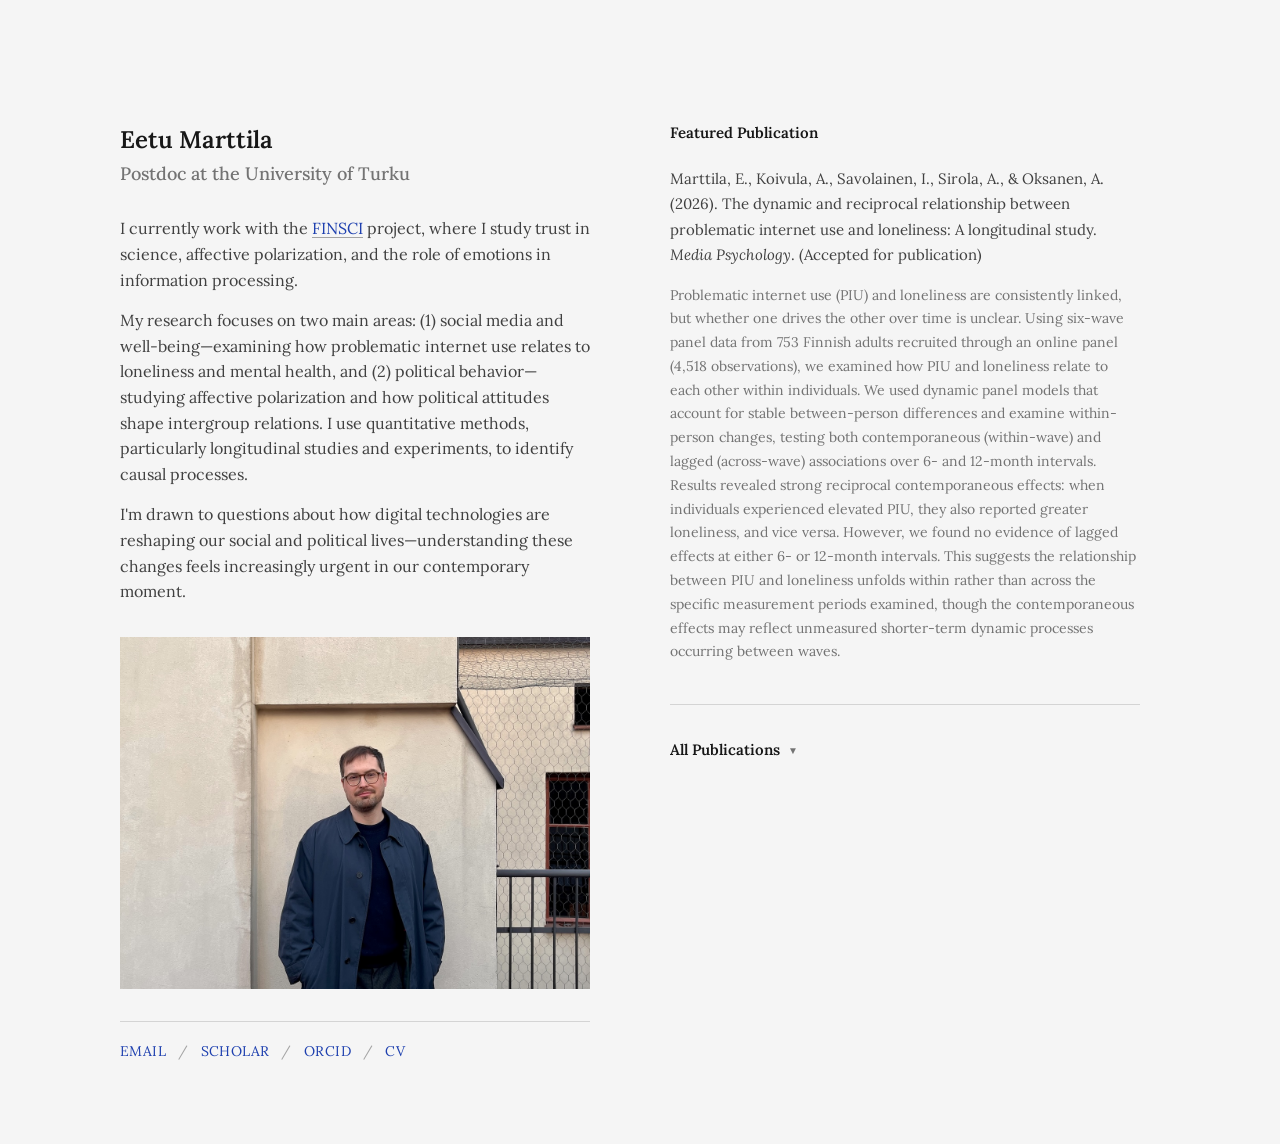
==== index.html @ fea8957a "Initial commit" ====
<!doctype html>
<html lang="en">
<head>
  <meta charset="utf-8" />
  <meta name="viewport" content="width=device-width, initial-scale=1" />
  <title>Eetu Marttila</title>
  <link rel="stylesheet" href="assets/style.css" />
</head>
<body>
  <div class="container">
    <div class="two-column">
      <div class="left-column">
        <h1>Eetu Marttila</h1>
        <p class="subtitle">Postdoc at the University of Turku</p>

        <p>I currently work with the <a href="https://www.finsci.fi/en">FINSCI</a> project, where I study trust in science, affective polarization, and the role of emotions in information processing.</p>

        <p>My research focuses on two main areas: (1) social media and well-being—examining how problematic internet use relates to loneliness and mental health, and (2) political behavior—studying affective polarization and how political attitudes shape intergroup relations. I use quantitative methods, particularly longitudinal studies and experiments, to identify causal processes.</p>

        <p>I'm drawn to questions about how digital technologies are reshaping our social and political lives—understanding these changes feels increasingly urgent in our contemporary moment.</p>

        <div class="photo">
          <img src="assets/headshot.jpeg" alt="Eetu Marttila" />
        </div>
        <hr class="divider" />
        <div class="contact">
          <a href="mailto:eesama@utu.fi">Email</a>
          <span>/</span>
          <a href="https://scholar.google.com/citations?user=c2t4wvsAAAAJ" target="_blank">Scholar</a>
          <span>/</span>
          <a href="https://orcid.org/0000-0001-9119-7790" target="_blank">ORCID</a>
          <span>/</span>
          <a href="cv/cv.pdf">CV</a>
        </div>
      </div>

      <div class="right-column">
        <div class="recent-pub">
          <h2>Featured Publication</h2>
          <p class="pub-reference">Marttila, E., Koivula, A., Savolainen, I., Sirola, A., & Oksanen, A. (2026). The dynamic and reciprocal relationship between problematic internet use and loneliness: A longitudinal study. <em>Media Psychology</em>. (Accepted for publication)</p>
          <p class="pub-abstract">Problematic internet use (PIU) and loneliness are consistently linked, but whether one drives the other over time is unclear. Using six-wave panel data from 753 Finnish adults recruited through an online panel (4,518 observations), we examined how PIU and loneliness relate to each other within individuals. We used dynamic panel models that account for stable between-person differences and examine within-person changes, testing both contemporaneous (within-wave) and lagged (across-wave) associations over 6- and 12-month intervals. Results revealed strong reciprocal contemporaneous effects: when individuals experienced elevated PIU, they also reported greater loneliness, and vice versa. However, we found no evidence of lagged effects at either 6- or 12-month intervals. This suggests the relationship between PIU and loneliness unfolds within rather than across the specific measurement periods examined, though the contemporaneous effects may reflect unmeasured shorter-term dynamic processes occurring between waves.</p>
        </div>
        <hr class="divider" />
        <details class="publications">
          <summary>All Publications</summary>

          <div class="publications-content">
            <h3>Peer-reviewed Articles</h3>
          <ul>
            <li>Marttila, E., Koivula, A., Savolainen, I., Sirola, A., & Oksanen, A. (2026). The Dynamic and Reciprocal Relationship Between Problematic Internet Use and Loneliness: A Longitudinal Study. <em>Media Psychology</em>. (Accepted for publication)</li>
            <li>Marttila, E., & Koivula, A. (2024). Framing, emotions, and morality: Understanding media influence on moral attitudes towards the unvaccinated during COVID-19. <em>The Social Science Journal</em>, 62(2), 478-493. <a href="https://doi.org/10.1080/03623319.2024.2441897" target="_blank">DOI</a></li>
            <li>Koivula, A., Marttila, E., & Koiranen, I. (2024). Media framing and trust: A randomized survey experiment on attitudes towards the unvaccinated during the COVID-19 pandemic. <em>Social Sciences & Humanities Open</em>, 10, 101157. <a href="https://doi.org/10.1016/j.ssaho.2024.101157" target="_blank">DOI</a></li>
            <li>Koivula, A., Räsänen, P., Marttila, E., Sedgwick, D., & Hawdon, J. (2023). COVID-19 compliance and media consumption: A longitudinal study of Finland and the US during the first year of COVID-19. <em>Journal of Broadcasting & Electronic Media</em>, 67(4), 530-552. <a href="https://doi.org/10.1080/08838151.2023.2226276" target="_blank">DOI</a></li>
            <li>Marttila, E., Koivula, A., & Räsänen, P. (2021a). Cybercrime victimization and problematic social media use: Findings from a nationally representative panel study. <em>American Journal of Criminal Justice</em>, 46(6), 862-881. <a href="https://doi.org/10.1007/s12103-021-09665-2" target="_blank">DOI</a></li>
            <li>Marttila, E., Koivula, A., & Räsänen, P. (2021b). Does excessive social media use decrease subjective well-being? A longitudinal analysis of the relationship between problematic use, loneliness and life satisfaction. <em>Telematics and Informatics</em>, 59, 101556. <a href="https://doi.org/10.1016/j.tele.2020.101556" target="_blank">DOI</a></li>
            <li>Kemppainen, L., Koskinen, V., Bergroth, H., Marttila, E., & Kemppainen, T. (2021). Health and wellness–related travel: A scoping study of the literature in 2010-2018. <em>SAGE Open</em>, 11(2). <a href="https://doi.org/10.1177/21582440211013792" target="_blank">DOI</a></li>
          </ul>

          <h3>Book Chapters</h3>
          <ul>
            <li>Koivula, A., Marttila, E., & Räsänen, P. (2024). Trust in experts according to media consumption and government satisfaction in the United States and Finland. In <em>Perceptions of a Pandemic: A Cross-Continental Comparison of Citizen Perceptions, Attitudes, and Behaviors During Covid-19</em> (pp. 65-83). Emerald Publishing Limited.</li>
            <li>Marttila, E. (2021). Yksinäisyys Suomessa koronaviruspandemian aikana. In A. Koivula, P. Räsänen, N. Salminen, E. Marttila, & I. Koiranen (Eds.), <em>Digiajan ensimmäinen pandemia</em>. Turun yliopisto.</li>
          </ul>
          </div>
        </details>
      </div>
    </div>
  </div>
</body>
</html>
---- assets/style.css ----
@import url('https://fonts.googleapis.com/css2?family=Lora:wght@400;600&display=swap');

:root {
  --color-text: #404040;
  --color-text-bright: #171717;
  --color-text-dim: #737373;
  --color-bg: #f5f5f5;
  --color-link: #1e40af;
}

* { box-sizing: border-box; margin: 0; padding: 0; }

body {
  font-family: 'Lora', Georgia, serif;
  font-size: 16px;
  line-height: 1.7;
  color: var(--color-text);
  background: var(--color-bg);
  font-weight: 400;
}

.container {
  max-width: 1100px;
  margin: 0 auto 0 80px;
  padding: 120px 40px 80px 40px;
}

.two-column {
  display: grid;
  grid-template-columns: 1fr 1fr;
  gap: 80px;
  align-items: start;
}

.left-column h1 {
  font-size: 24px;
  font-weight: 600;
  line-height: 1.7;
  margin-bottom: 2px;
  color: var(--color-text-bright);
  letter-spacing: 0;
}

.left-column .subtitle {
  font-size: 18px;
  color: var(--color-text-dim);
  margin-bottom: 32px;
  font-weight: 500;
  line-height: 1.2;
}

.left-column p {
  margin-bottom: 15px;
  line-height: 1.6;
  font-weight: 400;
  color: var(--color-text);
  font-size: 16px;
}

.left-column a {
  color: var(--color-link);
  text-decoration: underline;
  text-decoration-color: #a3a3a3;
  text-underline-offset: 3px;
}

.left-column a:hover {
  text-decoration-color: var(--color-link);
}

.photo {
  margin-top: 32px;
  margin-bottom: 32px;
}

.photo img {
  width: 100%;
  height: auto;
  display: block;
}

.divider {
  border: none;
  border-top: 1px solid #d4d4d4;
  margin: 12px 0;
}

.contact {
  margin-top: 18px;
  font-size: 14px;
  letter-spacing: 0.03em;
  text-transform: uppercase;
  display: flex;
  flex-wrap: wrap;
  gap: 12px;
  color: var(--color-text-dim);
}

.contact a {
  color: var(--color-link);
  text-decoration: none;
  transition: color 0.2s;
}

.contact a:hover {
  color: var(--color-text-bright);
}

.contact span {
  color: #a3a3a3;
}

.recent-pub {
  margin-bottom: 40px;
}

.recent-pub h2 {
  font-size: 15px;
  font-weight: 600;
  margin-bottom: 20px;
  color: var(--color-text-bright);
  letter-spacing: 0;
}

.pub-reference {
  font-size: 15px;
  line-height: 1.7;
  color: var(--color-text);
  margin-bottom: 16px;
}

.pub-reference em {
  font-style: italic;
}

.pub-abstract {
  font-size: 14px;
  line-height: 1.7;
  color: var(--color-text-dim);
}

.publications {
  padding-top: 20px;
}

.publications summary {
  font-size: 15px;
  font-weight: 600;
  margin-bottom: 32px;
  color: var(--color-text-bright);
  letter-spacing: 0;
  cursor: pointer;
  list-style: none;
  user-select: none;
  display: flex;
  align-items: center;
  gap: 8px;
}

.publications summary::-webkit-details-marker {
  display: none;
}

.publications summary::after {
  content: '▼';
  font-size: 10px;
  transition: transform 0.2s;
  color: var(--color-text-dim);
}

.publications[open] summary::after {
  transform: rotate(180deg);
}

.publications summary:hover {
  color: var(--color-link);
}

.publications-content {
  margin-top: 32px;
}

.publications h3 {
  font-size: 13px;
  font-weight: 600;
  text-transform: uppercase;
  margin-top: 32px;
  margin-bottom: 16px;
  color: var(--color-text-bright);
  letter-spacing: 0;
}

.publications h3:first-of-type {
  margin-top: 0;
}

.publications ul {
  list-style: none;
  padding: 0;
}

.publications ul li {
  margin-bottom: 16px;
  line-height: 1.7;
  color: var(--color-text);
  font-size: 15px;
}

.publications a {
  color: var(--color-link);
  text-decoration: underline;
  text-decoration-color: #a3a3a3;
  text-underline-offset: 3px;
}

.publications a:hover {
  text-decoration-color: var(--color-link);
}

@media (max-width: 968px) {
  .two-column {
    grid-template-columns: 1fr;
    gap: 40px;
  }

  .container {
    margin: 0 auto;
    padding: 60px 28px;
  }
}
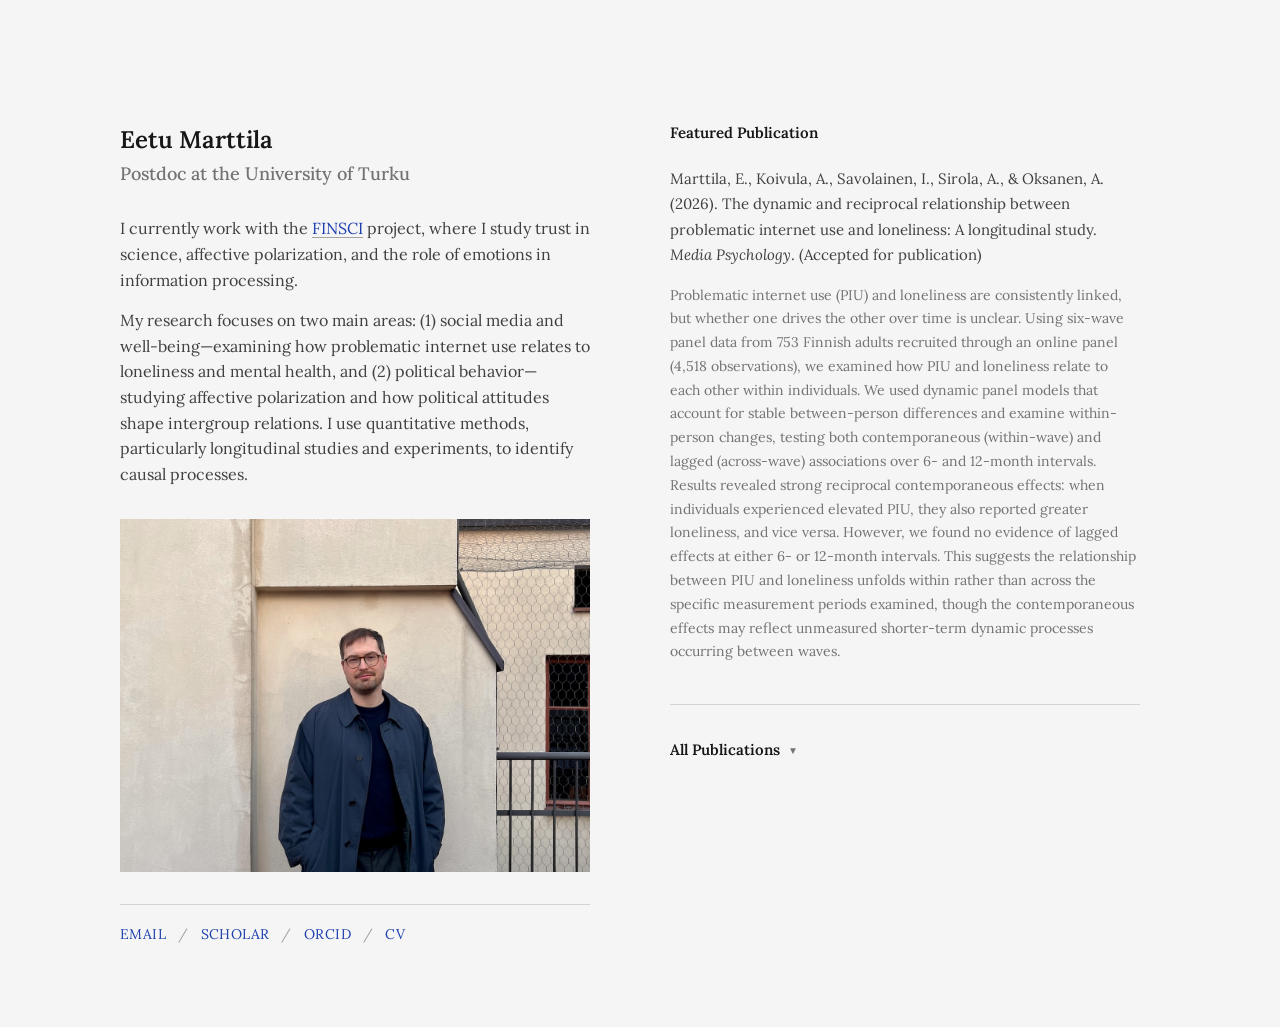
==== commit 63519e10: "Update index.html" ====
--- a/index.html
+++ b/index.html
@@ -16,8 +16,6 @@
         <p>I currently work with the <a href="https://www.finsci.fi/en">FINSCI</a> project, where I study trust in science, affective polarization, and the role of emotions in information processing.</p>
 
         <p>My research focuses on two main areas: (1) social media and well-being—examining how problematic internet use relates to loneliness and mental health, and (2) political behavior—studying affective polarization and how political attitudes shape intergroup relations. I use quantitative methods, particularly longitudinal studies and experiments, to identify causal processes.</p>
-
-        <p>I'm drawn to questions about how digital technologies are reshaping our social and political lives—understanding these changes feels increasingly urgent in our contemporary moment.</p>
 
         <div class="photo">
           <img src="assets/headshot.jpeg" alt="Eetu Marttila" />
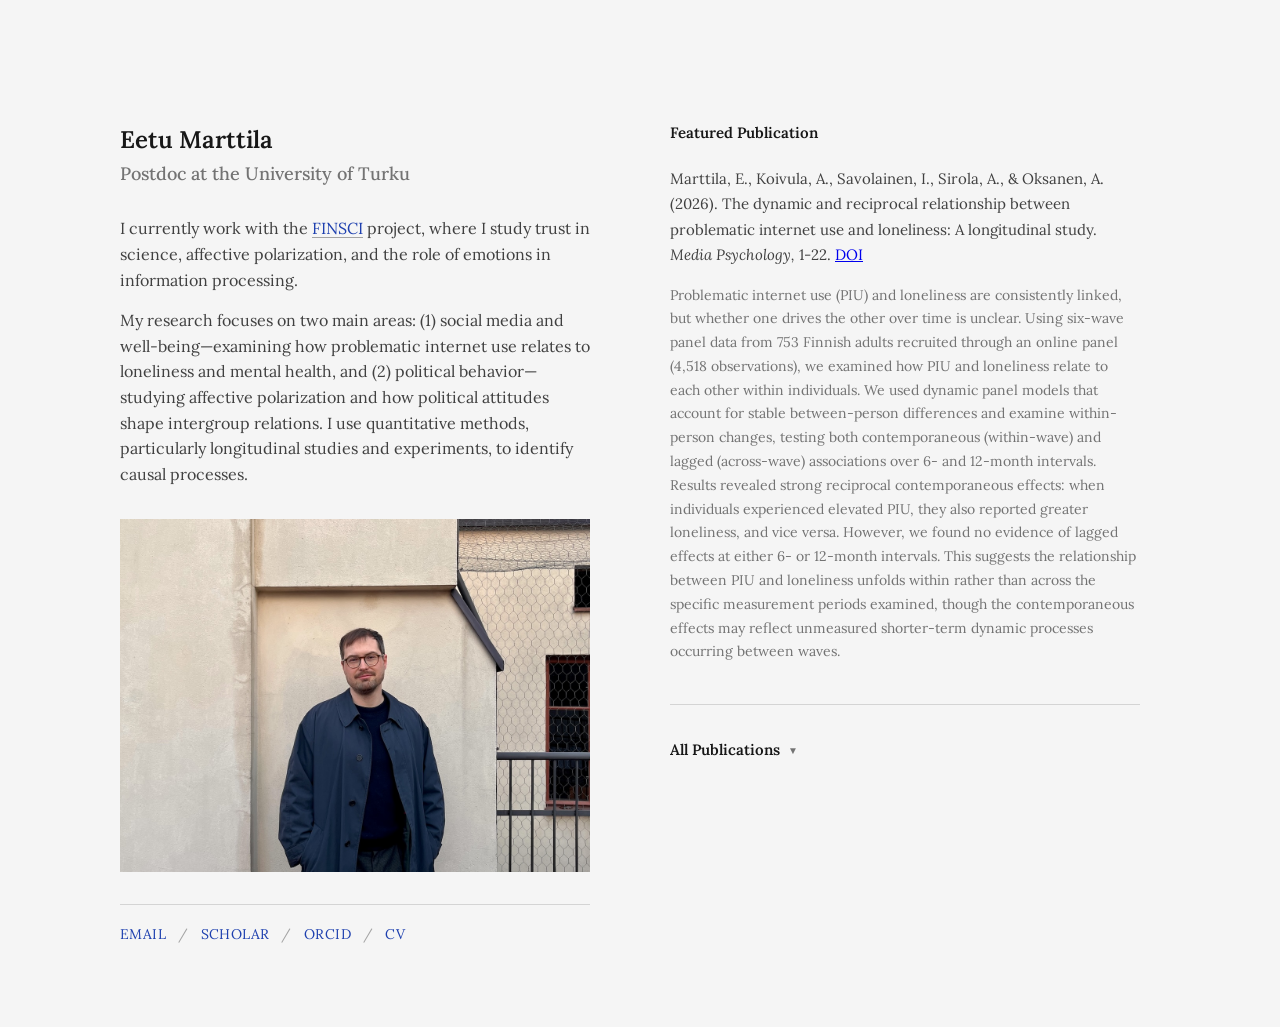
==== commit 558847d0: "Update publications Co-Authored-By: Claude Opus 5.5 <noreply@anthropic.com>" ====
--- a/index.html
+++ b/index.html
@@ -35,7 +35,7 @@
       <div class="right-column">
         <div class="recent-pub">
           <h2>Featured Publication</h2>
-          <p class="pub-reference">Marttila, E., Koivula, A., Savolainen, I., Sirola, A., & Oksanen, A. (2026). The dynamic and reciprocal relationship between problematic internet use and loneliness: A longitudinal study. <em>Media Psychology</em>. (Accepted for publication)</p>
+          <p class="pub-reference">Marttila, E., Koivula, A., Savolainen, I., Sirola, A., & Oksanen, A. (2026). The dynamic and reciprocal relationship between problematic internet use and loneliness: A longitudinal study. <em>Media Psychology,</em> 1-22. <a href ="https://doi.org/10.1080/15213269.2026.2633579" target="_blank">DOI</a></p>
           <p class="pub-abstract">Problematic internet use (PIU) and loneliness are consistently linked, but whether one drives the other over time is unclear. Using six-wave panel data from 753 Finnish adults recruited through an online panel (4,518 observations), we examined how PIU and loneliness relate to each other within individuals. We used dynamic panel models that account for stable between-person differences and examine within-person changes, testing both contemporaneous (within-wave) and lagged (across-wave) associations over 6- and 12-month intervals. Results revealed strong reciprocal contemporaneous effects: when individuals experienced elevated PIU, they also reported greater loneliness, and vice versa. However, we found no evidence of lagged effects at either 6- or 12-month intervals. This suggests the relationship between PIU and loneliness unfolds within rather than across the specific measurement periods examined, though the contemporaneous effects may reflect unmeasured shorter-term dynamic processes occurring between waves.</p>
         </div>
         <hr class="divider" />
@@ -45,7 +45,8 @@
           <div class="publications-content">
             <h3>Peer-reviewed Articles</h3>
           <ul>
-            <li>Marttila, E., Koivula, A., Savolainen, I., Sirola, A., & Oksanen, A. (2026). The Dynamic and Reciprocal Relationship Between Problematic Internet Use and Loneliness: A Longitudinal Study. <em>Media Psychology</em>. (Accepted for publication)</li>
+          	<li>Mäki, O., Marttila, E., Häikiö, T., Pritup, D., Elovaara, K., Kivioja, P., & Kaakinen, J. K. (2026). Conspiracy Theory Endorsement Profiles: A Cluster Validation Study. <em>European Journal of Social Psychology</em>. <a href ="https://doi.org/10.1002/ejsp.70080" target="_blank">DOI</a></li>
+            <li>Marttila, E., Koivula, A., Savolainen, I., Sirola, A., & Oksanen, A. (2026). The Dynamic and Reciprocal Relationship Between Problematic Internet Use and Loneliness: A Longitudinal Study. <em>Media Psychology,</em> 1-22. <a href ="https://doi.org/10.1080/15213269.2026.2633579" target="_blank">DOI</a></li>
             <li>Marttila, E., & Koivula, A. (2024). Framing, emotions, and morality: Understanding media influence on moral attitudes towards the unvaccinated during COVID-19. <em>The Social Science Journal</em>, 62(2), 478-493. <a href="https://doi.org/10.1080/03623319.2024.2441897" target="_blank">DOI</a></li>
             <li>Koivula, A., Marttila, E., & Koiranen, I. (2024). Media framing and trust: A randomized survey experiment on attitudes towards the unvaccinated during the COVID-19 pandemic. <em>Social Sciences & Humanities Open</em>, 10, 101157. <a href="https://doi.org/10.1016/j.ssaho.2024.101157" target="_blank">DOI</a></li>
             <li>Koivula, A., Räsänen, P., Marttila, E., Sedgwick, D., & Hawdon, J. (2023). COVID-19 compliance and media consumption: A longitudinal study of Finland and the US during the first year of COVID-19. <em>Journal of Broadcasting & Electronic Media</em>, 67(4), 530-552. <a href="https://doi.org/10.1080/08838151.2023.2226276" target="_blank">DOI</a></li>
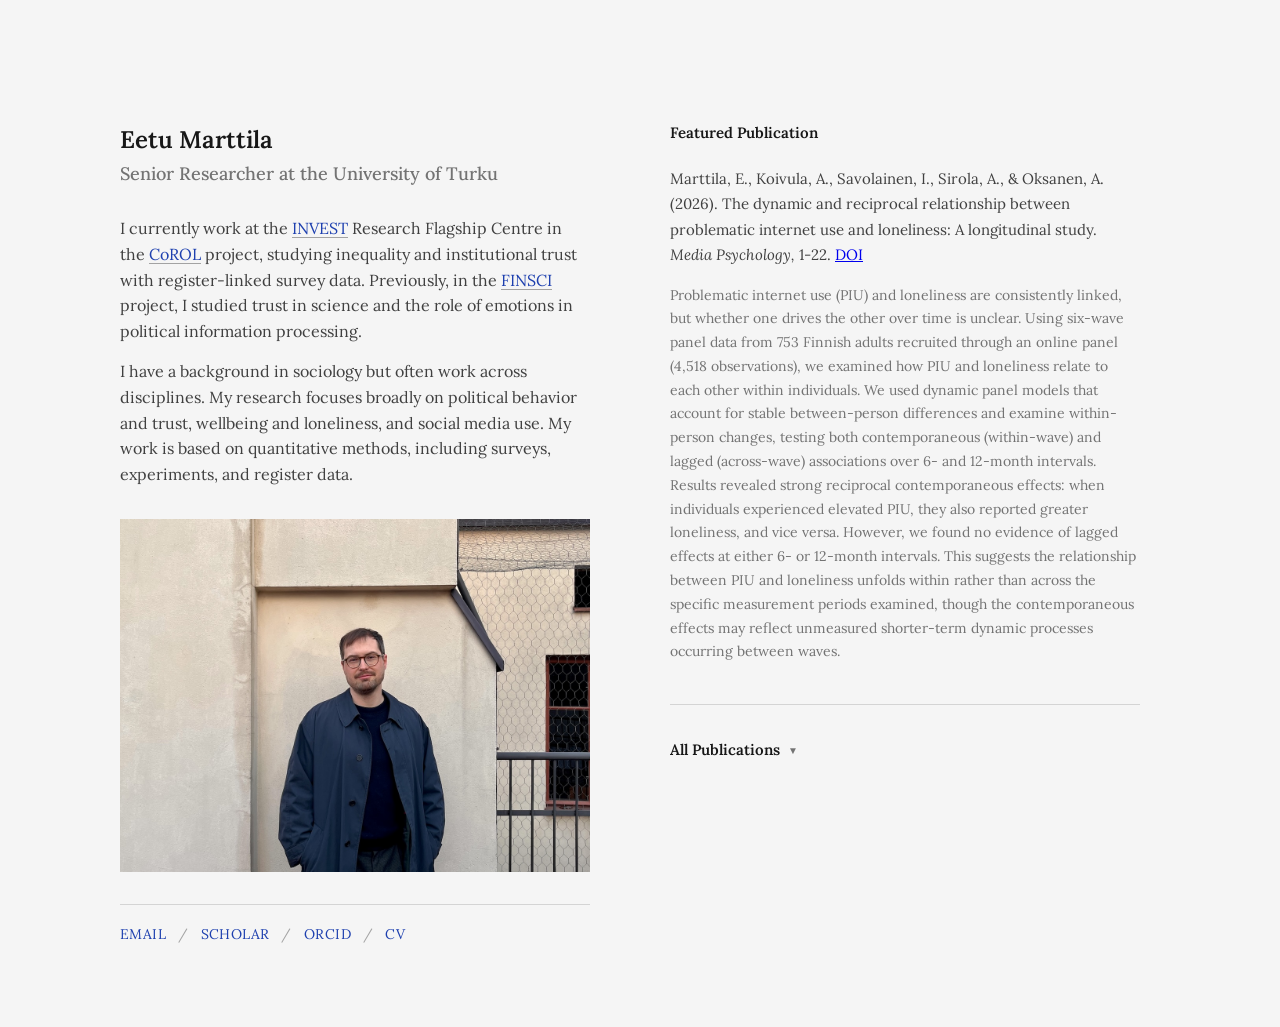
==== commit 267856f7: "Update description and CV Co-Authored-By: Claude Opus 5.5 <noreply@anthropic.com>" ====
--- a/index.html
+++ b/index.html
@@ -11,11 +11,11 @@
     <div class="two-column">
       <div class="left-column">
         <h1>Eetu Marttila</h1>
-        <p class="subtitle">Postdoc at the University of Turku</p>
+        <p class="subtitle">Senior Researcher at the University of Turku</p>
 
-        <p>I currently work with the <a href="https://www.finsci.fi/en">FINSCI</a> project, where I study trust in science, affective polarization, and the role of emotions in information processing.</p>
+        <p>I currently work at the <a href="https://invest.utu.fi/">INVEST</a> Research Flagship Centre in the <a href="https://invest.utu.fi/projects/#:~:text=Courts%20as%20Protectors%20of%20the%20Rule%20of%20Law">CoROL</a> project, studying inequality and institutional trust with register-linked survey data. Previously, in the <a href="https://www.finsci.fi/en">FINSCI</a> project, I studied trust in science and the role of emotions in political information processing.</p>
 
-        <p>My research focuses on two main areas: (1) social media and well-being—examining how problematic internet use relates to loneliness and mental health, and (2) political behavior—studying affective polarization and how political attitudes shape intergroup relations. I use quantitative methods, particularly longitudinal studies and experiments, to identify causal processes.</p>
+        <p>I have a background in sociology but often work across disciplines. My research focuses broadly on political behavior and trust, wellbeing and loneliness, and social media use. My work is based on quantitative methods, including surveys, experiments, and register data.</p>
 
         <div class="photo">
           <img src="assets/headshot.jpeg" alt="Eetu Marttila" />
@@ -45,7 +45,7 @@
           <div class="publications-content">
             <h3>Peer-reviewed Articles</h3>
           <ul>
-          	<li>Mäki, O., Marttila, E., Häikiö, T., Pritup, D., Elovaara, K., Kivioja, P., & Kaakinen, J. K. (2026). Conspiracy Theory Endorsement Profiles: A Cluster Validation Study. <em>European Journal of Social Psychology</em>. <a href ="https://doi.org/10.1002/ejsp.70080" target="_blank">DOI</a></li>
+          	<li>Mäki, O., Marttila, E., Häikiö, T., Pritup, D., Elovaara, K., Kivioja, P., & Kaakinen, J. K. (2026). Conspiracy Theory Endorsement Profiles: A Cluster Validation Study. <em>European Journal of Social Psychology</em>, 56(5), 861-872. <a href ="https://doi.org/10.1002/ejsp.70080" target="_blank">DOI</a></li>
             <li>Marttila, E., Koivula, A., Savolainen, I., Sirola, A., & Oksanen, A. (2026). The Dynamic and Reciprocal Relationship Between Problematic Internet Use and Loneliness: A Longitudinal Study. <em>Media Psychology,</em> 1-22. <a href ="https://doi.org/10.1080/15213269.2026.2633579" target="_blank">DOI</a></li>
             <li>Marttila, E., & Koivula, A. (2024). Framing, emotions, and morality: Understanding media influence on moral attitudes towards the unvaccinated during COVID-19. <em>The Social Science Journal</em>, 62(2), 478-493. <a href="https://doi.org/10.1080/03623319.2024.2441897" target="_blank">DOI</a></li>
             <li>Koivula, A., Marttila, E., & Koiranen, I. (2024). Media framing and trust: A randomized survey experiment on attitudes towards the unvaccinated during the COVID-19 pandemic. <em>Social Sciences & Humanities Open</em>, 10, 101157. <a href="https://doi.org/10.1016/j.ssaho.2024.101157" target="_blank">DOI</a></li>
@@ -60,6 +60,15 @@
             <li>Koivula, A., Marttila, E., & Räsänen, P. (2024). Trust in experts according to media consumption and government satisfaction in the United States and Finland. In <em>Perceptions of a Pandemic: A Cross-Continental Comparison of Citizen Perceptions, Attitudes, and Behaviors During Covid-19</em> (pp. 65-83). Emerald Publishing Limited.</li>
             <li>Marttila, E. (2021). Yksinäisyys Suomessa koronaviruspandemian aikana. In A. Koivula, P. Räsänen, N. Salminen, E. Marttila, & I. Koiranen (Eds.), <em>Digiajan ensimmäinen pandemia</em>. Turun yliopisto.</li>
           </ul>
+
+          <h3>Work in Progress</h3>
+          <ul>
+            <li>Marttila, E., Kaakinen, J., & Koivula, A. Social deprivation and trust in science: The moderating role of political distrust. (Under review)</li>
+            <li>Koivula, A., & Marttila, E. Media trust and political participation [Working title]. In F. Stiernstedt & P. Jakobsson (Eds.), <em>Handbook on Media Trust</em>. Edward Elgar. (Under review)</li>
+            <li>Marttila, E., & Kaakinen, J. The role of affective polarization in responding to party cues [Working title]. (In preparation)</li>
+            <li>Marttila, E., & Oksanen, A. Beyond "social media": Platform affordances, social psychological mechanisms and addiction. In I. Savolainen & E. Kauppila (Eds.), <em>Research Handbook on the Social Psychology of Addiction</em>. Edward Elgar. (In preparation)</li>
+            <li>Marttila, E., Koivula, A., & Kouvo, A. Education, cognitive resources and the structure of institutional trust [Working title]. (In preparation)</li>
+          </ul>
           </div>
         </details>
       </div>
